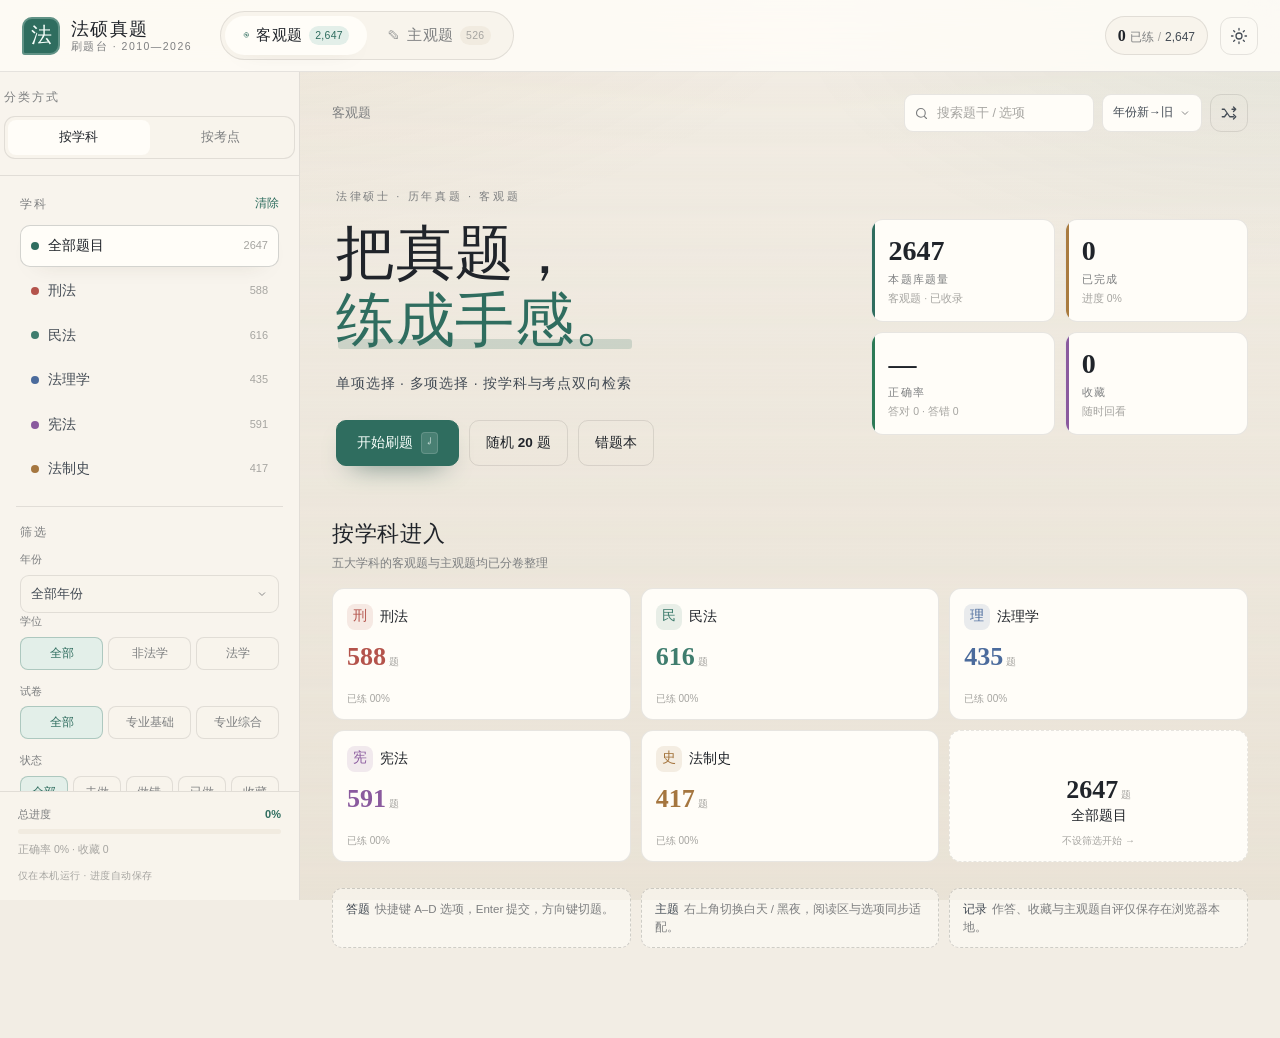
==== app/index.html @ 524d60ca "法硕真题刷题台：本地题库网页与构建脚本" ====
<!DOCTYPE html>
<html lang="zh-CN" data-theme="light">
<head>
<meta charset="utf-8">
<meta name="viewport" content="width=device-width, initial-scale=1">
<meta name="color-scheme" content="light dark">
<title>法硕真题 · 刷题台</title>
<script>
  try {
    var t = localStorage.getItem("fashuo.theme");
    if (t !== "light" && t !== "dark") t = matchMedia("(prefers-color-scheme: dark)").matches ? "dark" : "light";
    document.documentElement.setAttribute("data-theme", t);
    document.documentElement.style.colorScheme = t;
  } catch (e) {}
</script>
<link rel="stylesheet" href="assets/styles.css">
</head>
<body>
<div class="app" id="app">
  <header class="topbar">
    <button class="icon-btn menu-btn" id="menuBtn" aria-label="打开筛选" title="筛选">
      <svg viewBox="0 0 24 24" aria-hidden="true"><path d="M4 6h16M4 12h16M4 18h10"/></svg>
    </button>
    <a class="brand" href="#" id="brandHome" aria-label="返回首页">
      <span class="brand-seal">法</span>
      <span class="brand-text">
        <strong>法硕真题</strong>
        <small>刷题台 · 2010—2026</small>
      </span>
    </a>

    <nav class="mode-switch" aria-label="题型切换">
      <button class="mode-btn is-active" data-mode="objective" aria-pressed="true">
        <span class="mode-ico">◉</span>客观题
        <em id="objCount">—</em>
      </button>
      <button class="mode-btn" data-mode="subjective" aria-pressed="false">
        <span class="mode-ico">✎</span>主观题
        <em id="subjCount">—</em>
      </button>
    </nav>

    <div class="top-actions">
      <div class="top-stat" id="topStat" title="当前题库进度">
        <span class="top-stat-num" id="doneNum">0</span>
        <span class="top-stat-label">已练</span>
        <span class="top-stat-sep">/</span>
        <span class="top-stat-total" id="totalNum">—</span>
      </div>
      <button class="icon-btn" id="themeBtn" aria-label="切换白天/黑夜模式" title="切换白天 / 黑夜">
        <svg class="ico-sun" viewBox="0 0 24 24" aria-hidden="true"><circle cx="12" cy="12" r="4"/><path d="M12 2v2M12 20v2M4.9 4.9l1.4 1.4M17.7 17.7l1.4 1.4M2 12h2M20 12h2M4.9 19.1l1.4-1.4M17.7 6.3l1.4-1.4"/></svg>
        <svg class="ico-moon" viewBox="0 0 24 24" aria-hidden="true"><path d="M21 12.8A8.5 8.5 0 1 1 11.2 3a7 7 0 0 0 9.8 9.8z"/></svg>
      </button>
    </div>
  </header>

  <div class="shell">
    <aside class="sidebar" id="sidebar" aria-label="题库筛选">
      <div class="side-inner">
        <div class="side-section">
          <div class="side-head">
            <span>分类方式</span>
          </div>
          <div class="seg" id="groupBySeg" role="tablist">
            <button class="seg-btn is-active" data-groupby="subject" role="tab" aria-selected="true">按学科</button>
            <button class="seg-btn" data-groupby="topic" role="tab" aria-selected="false">按考点</button>
          </div>
        </div>

        <div class="side-scroll" id="sideScroll">
          <div class="side-section">
            <div class="side-head">
              <span id="treeTitle">学科</span>
              <button class="link-btn" id="clearAllBtn">清除</button>
            </div>
            <div id="tree" class="tree"></div>
          </div>

          <div class="side-section filters">
            <div class="side-head"><span>筛选</span></div>

            <label class="field">
              <span>年份</span>
              <select id="yearSelect"><option value="">全部年份</option></select>
            </label>

            <div class="field">
              <span>学位</span>
              <div class="pill-row" id="degreeRow">
                <button class="pill is-active" data-degree="">全部</button>
                <button class="pill" data-degree="非法学">非法学</button>
                <button class="pill" data-degree="法学">法学</button>
              </div>
            </div>

            <div class="field">
              <span>试卷</span>
              <div class="pill-row" id="paperRow">
                <button class="pill is-active" data-paper="">全部</button>
                <button class="pill" data-paper="基础课">专业基础</button>
                <button class="pill" data-paper="综合课">专业综合</button>
              </div>
            </div>

            <div class="field">
              <span>状态</span>
              <div class="pill-row wrap" id="statusRow">
                <button class="pill is-active" data-status="">全部</button>
                <button class="pill" data-status="todo">未做</button>
                <button class="pill" data-status="wrong">做错</button>
                <button class="pill" data-status="done">已做</button>
                <button class="pill" data-status="fav">收藏</button>
              </div>
            </div>
          </div>
        </div>

        <div class="side-foot">
          <div class="mini-progress">
            <div class="mini-progress-head">
              <span>总进度</span><span id="miniPct">0%</span>
            </div>
            <div class="bar"><i id="miniBar" style="width:0%"></i></div>
            <div class="mini-stats" id="miniStats">—</div>
          </div>
          <p class="side-note">仅在本机运行 · 进度自动保存</p>
        </div>
      </div>
    </aside>

    <div class="overlay" id="overlay"></div>

    <main class="main" id="main">
      <div class="main-toolbar">
        <div class="crumbs" id="crumbs"></div>
        <div class="tools">
          <div class="search">
            <svg viewBox="0 0 24 24" aria-hidden="true"><circle cx="11" cy="11" r="7"/><path d="M20 20l-3.5-3.5"/></svg>
            <input id="searchInput" type="search" placeholder="搜索题干 / 选项" autocomplete="off" aria-label="搜索题干或选项">
          </div>
          <select id="sortSelect" class="select-compact" aria-label="排序">
            <option value="new">年份新→旧</option>
            <option value="old">年份旧→新</option>
            <option value="random">随机顺序</option>
          </select>
          <button class="icon-btn" id="shuffleBtn" title="打乱顺序" aria-label="打乱顺序">
            <svg viewBox="0 0 24 24" aria-hidden="true"><path d="M3 7h3l7 10h5M3 17h3l3-4M16 7h5M18 4l3 3-3 3M18 14l3 3-3 3"/></svg>
          </button>
        </div>
      </div>

      <section class="view" id="view" aria-live="polite"></section>
    </main>
  </div>
</div>

<template id="tpl-dashboard">
  <div class="dashboard">
    <section class="hero">
      <div class="hero-copy">
        <p class="eyebrow" id="heroEyebrow">法律硕士 · 历年真题</p>
        <h1 id="heroTitle">把真题，<br><em>练成手感。</em></h1>
        <p class="hero-sub" id="heroSub">刑法 · 民法 · 法理学 · 宪法 · 法制史</p>
        <div class="hero-actions">
          <button class="btn primary" id="startAllBtn">开始刷题 <span class="kbd">↵</span></button>
          <button class="btn ghost" id="randomBtn">随机 20 题</button>
          <button class="btn ghost" id="wrongBookBtn">错题本</button>
        </div>
      </div>
      <div class="hero-stats" id="heroStats"></div>
    </section>

    <section class="panel">
      <div class="panel-head">
        <div>
          <h2 id="panelTitle">按学科进入</h2>
          <p class="muted" id="panelSub">五大学科的客观题与主观题均已分卷整理</p>
        </div>
        <button class="link-btn" id="expandAllBtn" hidden>展开全部</button>
      </div>
      <div id="dashboardGrid" class="subject-grid"></div>
    </section>

    <section class="tips">
      <div class="tip"><b>答题</b>快捷键 A–D 选项，Enter 提交，方向键切题。</div>
      <div class="tip"><b>主题</b>右上角切换白天 / 黑夜，阅读区与选项同步适配。</div>
      <div class="tip"><b>记录</b>作答、收藏与主观题自评仅保存在浏览器本地。</div>
    </section>
  </div>
</template>

<template id="tpl-practice">
  <div class="practice">
    <div class="practice-head">
      <div class="practice-title">
        <span class="practice-kicker" id="pKicker"></span>
        <h2 id="pTitle">—</h2>
      </div>
      <div class="practice-tools">
        <span class="counter" id="pCounter">0 / 0</span>
        <button class="btn small ghost" id="jumpBtn" title="题号列表">题号</button>
        <button class="btn small ghost" id="shuffleBtn2" title="打乱">打乱</button>
      </div>
    </div>
    <div id="cardHost"></div>
    <nav class="pager" id="pager">
      <button class="btn ghost" id="prevBtn">← 上一题</button>
      <span class="pager-mid" id="pagerMid"></span>
      <button class="btn ghost" id="nextBtn">下一题 →</button>
    </nav>
  </div>
</template>

<template id="tpl-question">
  <article class="qcard" id="qcard">
    <div class="q-meta" id="qMeta"></div>
    <div class="q-stem" id="qStem"></div>
    <div class="q-options" id="qOptions"></div>
    <div class="q-subjective" id="qSubjective" hidden>
      <label class="sr-only" for="subjInput">作答</label>
      <textarea id="subjInput" class="subj-input" rows="6" placeholder="在这里写下你的答案要点，自动保存到本机…"></textarea>
      <div class="subj-meta"><span id="subjWords">0 字</span><span>可对照参考答案自评</span></div>
    </div>
    <div class="q-actions" id="qActions"></div>
    <div class="q-result" id="qResult" hidden></div>
    <div class="q-explain" id="qExplain" hidden></div>
    <footer class="q-foot">
      <div class="q-foot-left">
        <button class="chip-btn" id="favBtn" aria-pressed="false"><span class="star">☆</span> 收藏</button>
        <button class="chip-btn" id="resetBtn" hidden>重做本题</button>
      </div>
      <div class="q-foot-right">
        <button class="chip-btn" id="showAnswerBtn">显示答案</button>
      </div>
    </footer>
  </article>
</template>

<div class="modal" id="jumpModal" hidden>
  <div class="modal-backdrop" data-close="1"></div>
  <div class="modal-panel" role="dialog" aria-modal="true" aria-label="题号列表">
    <div class="modal-head">
      <h3>题号</h3>
      <div class="legend"><span class="dot done"></span>已做 <span class="dot wrong"></span>做错 <span class="dot"></span>未做</div>
      <button class="icon-btn" data-close="1" aria-label="关闭">✕</button>
    </div>
    <div class="jump-grid" id="jumpGrid"></div>
  </div>
</div>

<div class="toast" id="toast" role="status" aria-live="polite"></div>

<script src="assets/app.js" defer></script>
</body>
</html>
---- app/assets/styles.css ----
/* ============================================================
   法硕真题刷题台 — 双主题样式
   ============================================================ */
:root {
  --bg: #f2ede4;
  --bg-deep: #e8e1d4;
  --surface: #fffdf8;
  --surface-2: #f8f4ec;
  --surface-3: #f1ebe0;
  --ink: #20242a;
  --ink-2: #444c55;
  --muted: #7d7f80;
  --faint: #a6a5a1;
  --line: rgba(38, 40, 42, .11);
  --line-strong: rgba(38, 40, 42, .2);
  --accent: #2f6d5f;
  --accent-ink: #f7fffb;
  --accent-soft: #e3efe9;
  --accent-line: rgba(47, 109, 95, .3);
  --gold: #a97b3f;
  --correct: #2c7a56;
  --correct-soft: #e4f1e9;
  --correct-line: rgba(44, 122, 86, .35);
  --wrong: #ad4a44;
  --wrong-soft: #f7e6e3;
  --wrong-line: rgba(173, 74, 68, .35);
  --shadow: 0 24px 60px -38px rgba(55, 45, 30, .38);
  --shadow-sm: 0 8px 24px -18px rgba(55, 45, 30, .4);
  --radius: 18px;
  --radius-sm: 12px;
  --serif: "Songti SC", "STSong", "Source Han Serif SC", "Noto Serif CJK SC", "SimSun", serif;
  --sans: -apple-system, BlinkMacSystemFont, "PingFang SC", "Hiragino Sans GB", "Microsoft YaHei", sans-serif;

  --xf: #b4534b; --xf-soft: #f4e2de;
  --mf: #3f7d6e; --mf-soft: #e2efe9;
  --fl: #4b6b9c; --fl-soft: #e5ebf5;
  --xa: #8a5a9e; --xa-soft: #f0e7f4;
  --fz: #a5763f; --fz-soft: #f4ebdf;
}

html[data-theme="dark"] {
  --bg: #0d1216;
  --bg-deep: #080c0f;
  --surface: #151d23;
  --surface-2: #111820;
  --surface-3: #1c262e;
  --ink: #e9e4d8;
  --ink-2: #c2beb4;
  --muted: #8f9394;
  --faint: #6f7477;
  --line: rgba(233, 228, 216, .1);
  --line-strong: rgba(233, 228, 216, .2);
  --accent: #7fc7b2;
  --accent-ink: #08130f;
  --accent-soft: #17312a;
  --accent-line: rgba(127, 199, 178, .32);
  --gold: #d3a96d;
  --correct: #7cc79c;
  --correct-soft: #14291f;
  --correct-line: rgba(124, 199, 156, .35);
  --wrong: #e19186;
  --wrong-soft: #2c1a18;
  --wrong-line: rgba(225, 145, 134, .35);
  --shadow: 0 28px 70px -40px #000;
  --shadow-sm: 0 10px 24px -18px #000;

  --xf: #e19a91; --xf-soft: #2c1c1a;
  --mf: #84c3b2; --mf-soft: #152a25;
  --fl: #93aede; --fl-soft: #1a2233;
  --xa: #c39bd6; --xa-soft: #241a2d;
  --fz: #d2ab77; --fz-soft: #2a2116;
}

* { box-sizing: border-box; }
[hidden] { display: none !important; }
html { scroll-behavior: smooth; font-synthesis: none; }
body {
  margin: 0;
  background: var(--bg);
  color: var(--ink);
  font-family: var(--sans);
  font-size: 15px;
  line-height: 1.6;
  -webkit-font-smoothing: antialiased;
  text-rendering: optimizeLegibility;
  transition: background-color .35s ease, color .35s ease;
}
body::before {
  content: "";
  position: fixed;
  inset: 0;
  pointer-events: none;
  z-index: 0;
  background:
    radial-gradient(1200px 600px at 12% -10%, rgba(169, 123, 63, .09), transparent 60%),
    radial-gradient(900px 500px at 100% 0%, rgba(47, 109, 95, .07), transparent 55%),
    linear-gradient(180deg, transparent, var(--bg-deep));
  opacity: .9;
}
html[data-theme="dark"] body::before {
  background:
    radial-gradient(1100px 600px at 8% -10%, rgba(211, 169, 109, .07), transparent 60%),
    radial-gradient(900px 600px at 100% 0%, rgba(127, 199, 178, .06), transparent 55%),
    linear-gradient(180deg, transparent, var(--bg-deep));
}
button, input, select, textarea { font: inherit; color: inherit; }
button { cursor: pointer; }
a { color: inherit; text-decoration: none; }
::selection { background: var(--accent-soft); color: var(--ink); }

/* 主题切换过渡 */
.topbar, .sidebar, .qcard, .subject-card, .panel, .side-section, .seg, .pill, .option,
.subj-input, .q-explain, .q-result, .modal-panel, .jump-grid button, .toast {
  transition: background-color .35s ease, border-color .35s ease, color .2s ease, box-shadow .3s ease;
}

/* 滚动条 */
* { scrollbar-width: thin; scrollbar-color: var(--line-strong) transparent; }
*::-webkit-scrollbar { width: 8px; height: 8px; }
*::-webkit-scrollbar-thumb { background: var(--line-strong); border-radius: 8px; }
*::-webkit-scrollbar-track { background: transparent; }

/* ================= 顶栏 ================= */
.topbar {
  position: sticky;
  top: 0;
  z-index: 40;
  height: 72px;
  display: flex;
  align-items: center;
  gap: 18px;
  padding: 0 22px;
  background: color-mix(in srgb, var(--surface) 86%, transparent);
  border-bottom: 1px solid var(--line);
  backdrop-filter: blur(18px) saturate(140%);
  -webkit-backdrop-filter: blur(18px) saturate(140%);
}
.brand { display: flex; align-items: center; gap: 11px; flex: 0 0 auto; }
.brand-seal {
  width: 38px; height: 38px;
  display: grid; place-items: center;
  background: var(--accent);
  color: var(--accent-ink);
  border-radius: 10px 10px 10px 3px;
  font-family: var(--serif);
  font-size: 21px;
  font-weight: 700;
  box-shadow: inset 0 0 0 2px color-mix(in srgb, var(--accent-ink) 25%, transparent);
}
.brand-text { display: flex; flex-direction: column; line-height: 1.25; }
.brand-text strong { font-family: var(--serif); font-size: 18px; letter-spacing: .08em; }
.brand-text small { color: var(--muted); font-size: 10.5px; letter-spacing: .14em; }

.mode-switch {
  display: flex;
  margin-left: 10px;
  padding: 4px;
  background: var(--surface-2);
  border: 1px solid var(--line);
  border-radius: 999px;
  gap: 3px;
}
.mode-btn {
  display: flex; align-items: center; gap: 7px;
  border: 0; background: transparent;
  color: var(--muted);
  padding: 8px 18px;
  border-radius: 999px;
  font-size: 14.5px;
  font-weight: 600;
  letter-spacing: .02em;
}
.mode-btn em {
  font-style: normal;
  font-size: 10.5px;
  color: var(--faint);
  background: var(--surface-3);
  padding: 1px 6px;
  border-radius: 999px;
  font-weight: 500;
}
.mode-btn .mode-ico { font-size: 12px; opacity: .8; }
.mode-btn:hover { color: var(--ink); }
.mode-btn.is-active {
  background: var(--surface);
  color: var(--ink);
  box-shadow: var(--shadow-sm);
}
.mode-btn.is-active .mode-ico { color: var(--accent); }
.mode-btn.is-active em { background: var(--accent-soft); color: var(--accent); }

.top-actions { margin-left: auto; display: flex; align-items: center; gap: 12px; }
.top-stat {
  display: flex; align-items: baseline; gap: 4px;
  color: var(--muted); font-size: 12px;
  padding: 6px 12px;
  border: 1px solid var(--line);
  border-radius: 999px;
  background: var(--surface-2);
}
.top-stat-num { font-family: var(--serif); font-size: 16px; color: var(--ink); font-weight: 700; }
.top-stat-sep { color: var(--faint); }
.top-stat-total { color: var(--ink-2); }

.icon-btn {
  width: 38px; height: 38px;
  display: grid; place-items: center;
  background: transparent;
  border: 1px solid var(--line);
  border-radius: 11px;
  color: var(--ink-2);
}
.icon-btn:hover { background: var(--surface-2); color: var(--ink); border-color: var(--line-strong); }
.icon-btn svg { width: 18px; height: 18px; fill: none; stroke: currentColor; stroke-width: 1.7; stroke-linecap: round; stroke-linejoin: round; }
#themeBtn .ico-moon { display: none; }
html[data-theme="dark"] #themeBtn .ico-sun { display: none; }
html[data-theme="dark"] #themeBtn .ico-moon { display: block; }
.menu-btn { display: none; }

/* ================= 布局 ================= */
.shell {
  position: relative;
  z-index: 1;
  display: grid;
  grid-template-columns: 300px minmax(0, 1fr);
  max-width: 1560px;
  margin: 0 auto;
  min-height: calc(100vh - 72px);
}
.overlay { display: none; }
.sidebar {
  grid-column: 1;
  grid-row: 1;
  position: sticky;
  top: 72px;
  height: calc(100vh - 72px);
  border-right: 1px solid var(--line);
  background: color-mix(in srgb, var(--bg) 55%, var(--surface));
  z-index: 20;
}
.side-inner { height: 100%; display: flex; flex-direction: column; }
.side-scroll { flex: 1; overflow-y: auto; padding: 0 16px 8px; }
.side-section { padding: 16px 4px; border-bottom: 1px solid var(--line); }
.side-section:last-child { border-bottom: 0; }
.side-head {
  display: flex; align-items: center; justify-content: space-between;
  margin-bottom: 10px;
  font-size: 11.5px;
  letter-spacing: .16em;
  color: var(--muted);
  text-transform: uppercase;
}
.link-btn {
  border: 0; background: none; padding: 2px 0;
  color: var(--accent); font-size: 12px; letter-spacing: .02em;
}
.link-btn:hover { text-decoration: underline; }

.seg {
  display: grid; grid-template-columns: 1fr 1fr;
  padding: 3px;
  background: var(--surface-2);
  border: 1px solid var(--line);
  border-radius: 11px;
}
.seg-btn {
  border: 0; background: transparent;
  padding: 7px 10px;
  border-radius: 8px;
  color: var(--muted);
  font-size: 13px; font-weight: 600;
}
.seg-btn.is-active { background: var(--surface); color: var(--ink); box-shadow: var(--shadow-sm); }
.seg-btn:hover { color: var(--ink); }

/* 学科树 / 考点树 */
.tree { display: flex; flex-direction: column; gap: 3px; }
.tree-item {
  width: 100%;
  display: flex; align-items: center; gap: 9px;
  padding: 9px 10px;
  border: 1px solid transparent;
  border-radius: 10px;
  background: transparent;
  color: var(--ink-2);
  text-align: left;
  font-size: 13.5px;
}
.tree-item:hover { background: var(--surface-2); color: var(--ink); }
.tree-item.is-active {
  background: var(--surface);
  border-color: var(--line-strong);
  color: var(--ink);
  box-shadow: var(--shadow-sm);
}
.tree-item .dot {
  width: 8px; height: 8px; border-radius: 50%;
  background: var(--subj, var(--accent));
  flex: 0 0 auto;
}
.tree-item .name { flex: 1; }
.tree-item .num { font-size: 11px; color: var(--faint); font-variant-numeric: tabular-nums; }
.tree-item .mini-bar {
  position: absolute; left: 0; bottom: 0; height: 2px;
  background: var(--subj, var(--accent));
  border-radius: 2px;
  opacity: .55;
}
.tree-item { position: relative; overflow: hidden; }

.acc { border: 0; margin: 0; }
.acc > summary {
  list-style: none;
  cursor: pointer;
  display: flex; align-items: center; gap: 8px;
  padding: 8px 8px;
  border-radius: 9px;
  color: var(--ink-2);
  font-size: 13px;
  font-weight: 700;
}
.acc > summary::-webkit-details-marker { display: none; }
.acc > summary:hover { background: var(--surface-2); }
.acc > summary .dot { width: 8px; height: 8px; border-radius: 50%; background: var(--subj); }
.acc > summary .num { margin-left: auto; font-weight: 400; color: var(--faint); font-size: 11px; }
.acc > summary::after {
  content: "›";
  color: var(--faint);
  transition: transform .2s;
  font-size: 15px;
  margin-left: 2px;
}
.acc[open] > summary::after { transform: rotate(90deg); }
.acc .acc-body { padding: 2px 0 6px 12px; border-left: 1px solid var(--line); margin-left: 12px; }
.group-label {
  padding: 9px 8px 3px;
  font-size: 10.5px;
  letter-spacing: .12em;
  color: var(--muted);
  text-transform: uppercase;
}
.topic-btn {
  width: 100%;
  display: flex; align-items: center; gap: 6px;
  padding: 6px 8px;
  border: 1px solid transparent;
  border-radius: 8px;
  background: none;
  color: var(--ink-2);
  font-size: 12.5px;
  text-align: left;
}
.topic-btn:hover { background: var(--surface-2); color: var(--ink); }
.topic-btn.is-active { background: var(--accent-soft); color: var(--accent); border-color: var(--accent-line); }
.topic-btn .num { margin-left: auto; color: var(--faint); font-size: 10.5px; }
.topic-btn.zero { opacity: .38; }

/* 筛选 */
.filters .field { margin-bottom: 13px; }
.filters .field > span {
  display: block;
  color: var(--muted);
  font-size: 11px;
  letter-spacing: .04em;
  margin-bottom: 6px;
}
.pill-row { display: flex; gap: 5px; }
.pill-row.wrap { flex-wrap: wrap; }
.pill {
  flex: 1;
  border: 1px solid var(--line);
  background: var(--surface-2);
  color: var(--muted);
  border-radius: 8px;
  padding: 6px 8px;
  font-size: 12px;
  white-space: nowrap;
}
.pill:hover { color: var(--ink); border-color: var(--line-strong); }
.pill.is-active {
  background: var(--accent-soft);
  border-color: var(--accent-line);
  color: var(--accent);
  font-weight: 600;
}
select {
  width: 100%;
  appearance: none;
  border: 1px solid var(--line);
  background: var(--surface-2) url("data:image/svg+xml,%3Csvg xmlns='http://www.w3.org/2000/svg' width='12' height='12' viewBox='0 0 24 24' fill='none' stroke='%23888' stroke-width='2'%3E%3Cpath d='M6 9l6 6 6-6'/%3E%3C/svg%3E") no-repeat right 10px center;
  border-radius: 9px;
  padding: 8px 30px 8px 10px;
  font-size: 12.5px;
  color: var(--ink-2);
}
select:focus { outline: 2px solid var(--accent-line); outline-offset: 1px; }

.side-foot {
  padding: 14px 18px 16px;
  border-top: 1px solid var(--line);
  background: var(--surface-2);
}
.mini-progress-head { display: flex; justify-content: space-between; font-size: 11px; color: var(--muted); margin-bottom: 6px; }
.mini-progress-head span:last-child { color: var(--accent); font-weight: 700; }
.bar { height: 5px; background: var(--surface-3); border-radius: 999px; overflow: hidden; }
.bar > i { display: block; height: 100%; background: linear-gradient(90deg, var(--accent), color-mix(in srgb, var(--accent) 60%, var(--gold))); border-radius: 999px; transition: width .4s ease; }
.mini-stats { margin-top: 7px; font-size: 10.5px; color: var(--faint); }
.side-note { margin: 10px 0 0; font-size: 10px; color: var(--faint); letter-spacing: .04em; }

/* ================= 主区域 ================= */
.main { grid-column: 2; grid-row: 1; min-width: 0; padding: 18px 32px 90px; }
.main-toolbar {
  display: flex; align-items: center; gap: 14px;
  padding: 4px 0 16px;
}
.crumbs { display: flex; align-items: center; gap: 7px; flex-wrap: wrap; min-height: 28px; font-size: 12.5px; color: var(--muted); }
.crumbs button {
  border: 0; background: none; padding: 2px 0; color: var(--muted);
  font-size: 12.5px;
}
.crumbs button:hover { color: var(--accent); }
.crumbs .sep { color: var(--faint); opacity: .6; }
.crumbs .here { color: var(--ink); font-weight: 600; }
.tools { margin-left: auto; display: flex; align-items: center; gap: 8px; }
.search {
  position: relative;
  display: flex; align-items: center;
}
.search svg {
  position: absolute; left: 10px; width: 15px; height: 15px;
  fill: none; stroke: var(--muted); stroke-width: 1.8; stroke-linecap: round;
}
.search input {
  width: 190px;
  border: 1px solid var(--line);
  background: var(--surface);
  border-radius: 9px;
  padding: 8px 10px 8px 32px;
  font-size: 12.5px;
  color: var(--ink);
  transition: width .2s, border-color .2s;
}
.search input::placeholder { color: var(--faint); }
.search input:focus { outline: none; border-color: var(--accent-line); width: 240px; }
.select-compact {
  width: auto;
  background-color: var(--surface);
  font-size: 12px;
  padding: 8px 28px 8px 10px;
}

/* ================= 首页 Dashboard ================= */
.view { min-height: 60vh; }
.dashboard { display: flex; flex-direction: column; gap: 26px; animation: fadeUp .45s ease both; }
.hero {
  display: grid;
  grid-template-columns: minmax(0, 1.15fr) minmax(280px, .85fr);
  gap: 30px;
  align-items: stretch;
  padding: 22px 0 6px;
}
.hero-copy { padding: 18px 4px; }
.eyebrow {
  margin: 0 0 14px;
  font-size: 11px;
  letter-spacing: .24em;
  color: var(--muted);
  text-transform: uppercase;
}
.hero h1 {
  font-family: var(--serif);
  font-weight: 700;
  font-size: clamp(38px, 4.6vw, 62px);
  line-height: 1.14;
  letter-spacing: .01em;
  margin: 0 0 18px;
}
.hero h1 em {
  font-style: normal;
  color: var(--accent);
  position: relative;
}
.hero h1 em::after {
  content: "";
  position: absolute;
  left: 2px; right: 2px; bottom: 4px;
  height: 10px;
  background: color-mix(in srgb, var(--accent) 18%, transparent);
  z-index: -1;
  border-radius: 3px;
}
.hero-sub { margin: 0; color: var(--ink-2); font-size: 14px; letter-spacing: .06em; }
.hero-actions { display: flex; gap: 10px; flex-wrap: wrap; margin-top: 26px; }
.btn {
  display: inline-flex; align-items: center; justify-content: center; gap: 8px;
  border: 1px solid var(--line);
  background: var(--surface);
  color: var(--ink);
  border-radius: 10px;
  padding: 10px 16px;
  font-size: 13.5px;
  font-weight: 600;
}
.btn:hover { border-color: var(--line-strong); transform: translateY(-1px); }
.btn.primary {
  background: var(--accent);
  color: var(--accent-ink);
  border-color: var(--accent);
  box-shadow: 0 12px 28px -16px color-mix(in srgb, var(--accent) 80%, #000);
  padding: 11px 20px;
}
.btn.primary:hover { filter: brightness(1.04); }
.btn.ghost { background: transparent; }
.btn.small { padding: 6px 11px; font-size: 12px; border-radius: 8px; }
.kbd {
  font-size: 10px;
  padding: 2px 5px;
  border-radius: 4px;
  background: color-mix(in srgb, var(--accent-ink) 16%, transparent);
  border: 1px solid color-mix(in srgb, var(--accent-ink) 20%, transparent);
  opacity: .8;
}
.hero-stats {
  display: grid;
  grid-template-columns: 1fr 1fr;
  gap: 10px;
  align-content: center;
}
.stat-card {
  border: 1px solid var(--line);
  background: var(--surface);
  border-radius: var(--radius-sm);
  padding: 16px 16px 14px;
  position: relative;
  overflow: hidden;
}
.stat-card::before {
  content: "";
  position: absolute; left: 0; top: 0; bottom: 0;
  width: 3px;
  background: var(--stat-color, var(--accent));
}
.stat-card .stat-num {
  font-family: var(--serif);
  font-size: 28px;
  line-height: 1.1;
  font-weight: 700;
  color: var(--ink);
}
.stat-card .stat-label { font-size: 11px; color: var(--muted); letter-spacing: .1em; margin-top: 4px; }
.stat-card .stat-sub { font-size: 10.5px; color: var(--faint); margin-top: 2px; }

.panel { background: transparent; }
.panel-head { display: flex; align-items: flex-end; justify-content: space-between; gap: 16px; margin-bottom: 14px; }
.panel-head h2 { font-family: var(--serif); font-size: 22px; margin: 0; letter-spacing: .03em; }
.panel-head .muted { margin: 3px 0 0; color: var(--muted); font-size: 12px; }
.subject-grid {
  display: grid;
  grid-template-columns: repeat(6, minmax(0, 1fr));
  gap: 10px;
}
.subject-card {
  --subj: var(--accent);
  position: relative;
  border: 1px solid var(--line);
  background: var(--surface);
  border-radius: var(--radius-sm);
  padding: 15px 14px 12px;
  text-align: left;
  overflow: hidden;
  min-height: 132px;
  display: flex; flex-direction: column;
}
.subject-card:hover { transform: translateY(-2px); box-shadow: var(--shadow-sm); border-color: color-mix(in srgb, var(--subj) 40%, var(--line)); }
.subject-card .subj-top { display: flex; align-items: center; gap: 7px; }
.subject-card .subj-seal {
  width: 26px; height: 26px; border-radius: 8px;
  display: grid; place-items: center;
  background: color-mix(in srgb, var(--subj) 12%, var(--surface));
  color: var(--subj);
  font-family: var(--serif);
  font-weight: 700;
  font-size: 14px;
}
.subject-card .subj-name { font-weight: 700; font-size: 13.5px; }
.subject-card .subj-count {
  margin-top: auto;
  font-family: var(--serif);
  font-size: 26px;
  line-height: 1.2;
  color: var(--subj);
  font-weight: 700;
}
.subject-card .subj-count small { font-family: var(--sans); font-size: 10px; color: var(--faint); font-weight: 400; margin-left: 3px; }
.subject-card .subj-bar { margin-top: 8px; height: 4px; border-radius: 999px; background: var(--surface-3); overflow: hidden; }
.subject-card .subj-bar i { display: block; height: 100%; background: var(--subj); border-radius: 999px; }
.subject-card .subj-foot { display: flex; justify-content: space-between; margin-top: 6px; font-size: 10px; color: var(--faint); }
.subject-card.all { justify-content: center; align-items: center; text-align: center; border-style: dashed; }
.subject-card.all .subj-count { color: var(--ink); }

.tips { display: grid; grid-template-columns: repeat(3, 1fr); gap: 10px; }
.tip {
  border: 1px dashed var(--line-strong);
  border-radius: 10px;
  padding: 11px 13px;
  font-size: 11.5px;
  color: var(--muted);
  background: color-mix(in srgb, var(--surface) 55%, transparent);
}
.tip b { color: var(--ink-2); margin-right: 5px; }

/* ================= 刷题区 ================= */
.practice { animation: fadeUp .4s ease both; }
.practice-head { display: flex; align-items: flex-end; justify-content: space-between; gap: 16px; }
.practice-kicker { display: block; font-size: 10.5px; letter-spacing: .18em; color: var(--muted); text-transform: uppercase; margin-bottom: 4px; }
.practice-title h2 { font-family: var(--sans); font-weight: 600; margin: 0; font-size: 22px; letter-spacing: .02em; }
.practice-tools { display: flex; align-items: center; gap: 8px; }
.counter { font-size: 11.5px; color: var(--muted); font-variant-numeric: tabular-nums; margin-right: 4px; }
.practice-bar { margin: 12px 0 18px; height: 3px; }
.practice-bar i { background: var(--accent); }

.qcard {
  background: var(--surface);
  border: 1px solid var(--line);
  border-radius: var(--radius);
  box-shadow: var(--shadow);
  padding: 28px 32px 20px;
  position: relative;
  overflow: hidden;
}
.qcard::before {
  content: "";
  position: absolute; left: 0; top: 0; bottom: 0; width: 4px;
  background: linear-gradient(180deg, var(--subj, var(--accent)), color-mix(in srgb, var(--subj, var(--accent)) 30%, transparent));
  opacity: .85;
}
.q-meta { display: flex; flex-wrap: wrap; gap: 6px; align-items: center; margin-bottom: 16px; }
.chip {
  display: inline-flex; align-items: center; gap: 4px;
  border: 1px solid var(--line);
  background: var(--surface-2);
  color: var(--muted);
  border-radius: 999px;
  padding: 3px 9px;
  font-size: 10.5px;
  letter-spacing: .03em;
}
.chip.subj { color: var(--subj); border-color: color-mix(in srgb, var(--subj) 30%, transparent); background: color-mix(in srgb, var(--subj) 9%, var(--surface)); }
.chip.topic { color: var(--ink-2); }
.chip.type { color: var(--gold); border-color: color-mix(in srgb, var(--gold) 30%, transparent); background: color-mix(in srgb, var(--gold) 8%, var(--surface)); }
.q-no { margin-left: auto; font-family: var(--serif); font-size: 12px; color: var(--faint); letter-spacing: .08em; }

.q-stem {
  font-family: var(--serif);
  font-size: 20px;
  line-height: 1.95;
  letter-spacing: .015em;
  color: var(--ink);
  margin: 2px 0 20px;
  white-space: pre-wrap;
  word-break: break-word;
}
.q-stem strong { color: var(--accent); }

.q-options { display: flex; flex-direction: column; gap: 9px; }
.option {
  display: flex; align-items: flex-start; gap: 12px;
  width: 100%;
  text-align: left;
  border: 1px solid var(--line);
  background: var(--surface-2);
  border-radius: var(--radius-sm);
  padding: 12px 14px;
  color: var(--ink-2);
  font-size: 14.5px;
  line-height: 1.65;
  position: relative;
}
.option:hover { border-color: var(--line-strong); background: var(--surface-3); }
.option:focus-visible { outline: 2px solid var(--accent); outline-offset: 2px; }
.option-key {
  flex: 0 0 auto;
  width: 25px; height: 25px;
  display: grid; place-items: center;
  border: 1px solid var(--line-strong);
  border-radius: 7px;
  font-size: 12px;
  font-weight: 700;
  color: var(--muted);
  margin-top: 1px;
  transition: all .2s;
}
.option-text { flex: 1; }
.option .mark { flex: 0 0 auto; font-size: 14px; opacity: 0; margin-top: 2px; }
.option.is-selected {
  border-color: var(--accent-line);
  background: var(--accent-soft);
  color: var(--ink);
  box-shadow: inset 0 0 0 1px var(--accent-line);
}
.option.is-selected .option-key { background: var(--accent); color: var(--accent-ink); border-color: var(--accent); }
.option.is-correct {
  border-color: var(--correct-line);
  background: var(--correct-soft);
  color: var(--ink);
}
.option.is-correct .option-key { background: var(--correct); color: var(--accent-ink); border-color: var(--correct); }
.option.is-wrong {
  border-color: var(--wrong-line);
  background: var(--wrong-soft);
  color: var(--ink);
  text-decoration-color: var(--wrong);
}
.option.is-wrong .option-key { background: var(--wrong); color: var(--accent-ink); border-color: var(--wrong); }
.option.is-correct .mark, .option.is-wrong .mark { opacity: 1; }
.option.is-correct .mark { color: var(--correct); }
.option.is-wrong .mark { color: var(--wrong); }
.option[disabled] { cursor: default; }

.q-actions { display: flex; align-items: center; gap: 10px; margin-top: 20px; }
.q-actions .btn.primary { min-width: 120px; }
.hint { color: var(--faint); font-size: 11px; margin-left: 2px; }
.q-actions .spacer { flex: 1; }

.q-result {
  margin-top: 18px;
  border-radius: 12px;
  padding: 12px 15px;
  border: 1px solid var(--line);
  background: var(--surface-2);
  display: flex; align-items: center; gap: 10px; flex-wrap: wrap;
}
.q-result.right { background: var(--correct-soft); border-color: var(--correct-line); }
.q-result.wrong { background: var(--wrong-soft); border-color: var(--wrong-line); }
.result-title { font-weight: 700; font-size: 13.5px; }
.q-result.right .result-title { color: var(--correct); }
.q-result.wrong .result-title { color: var(--wrong); }
.result-answer { font-size: 12.5px; color: var(--ink-2); display: flex; align-items: center; gap: 6px; }
.ans-chip {
  display: inline-grid; place-items: center;
  min-width: 22px; height: 22px; padding: 0 5px;
  border-radius: 6px;
  font-weight: 700; font-size: 12px;
  background: var(--correct); color: var(--accent-ink);
}
.q-result.wrong .ans-chip { background: var(--wrong); }

.q-explain {
  margin-top: 14px;
  border: 1px solid var(--line);
  border-left: 3px solid var(--accent);
  border-radius: 10px;
  background: var(--surface-2);
  padding: 15px 18px;
  font-size: 13.5px;
  line-height: 1.85;
  color: var(--ink-2);
  max-height: 520px;
  overflow-y: auto;
}
.q-explain h4 {
  margin: 0 0 8px;
  font-size: 11px;
  letter-spacing: .16em;
  color: var(--muted);
  font-weight: 600;
  text-transform: uppercase;
}
.q-explain p { margin: 0 0 8px; }
.q-explain p:last-child { margin-bottom: 0; }
.q-explain .ref-label { color: var(--accent); font-weight: 700; }

.q-foot {
  display: flex; align-items: center; justify-content: space-between; gap: 10px;
  margin-top: 18px; padding-top: 14px;
  border-top: 1px dashed var(--line);
}
.q-foot-left, .q-foot-right { display: flex; gap: 6px; align-items: center; }
.chip-btn {
  border: 1px solid transparent;
  background: transparent;
  color: var(--muted);
  font-size: 12px;
  padding: 5px 9px;
  border-radius: 8px;
}
.chip-btn:hover { background: var(--surface-2); color: var(--ink); border-color: var(--line); }
.chip-btn[aria-pressed="true"] { color: var(--gold); background: color-mix(in srgb, var(--gold) 10%, transparent); border-color: color-mix(in srgb, var(--gold) 25%, transparent); }
.chip-btn .star { font-size: 14px; }

.subj-input {
  width: 100%;
  resize: vertical;
  min-height: 120px;
  border: 1px solid var(--line);
  background: var(--surface-2);
  border-radius: 12px;
  padding: 13px 15px;
  font-family: var(--sans);
  font-size: 14px;
  line-height: 1.8;
  color: var(--ink);
}
.subj-input:focus { outline: none; border-color: var(--accent-line); box-shadow: 0 0 0 3px color-mix(in srgb, var(--accent) 10%, transparent); }
.subj-input::placeholder { color: var(--faint); }
.subj-meta { display: flex; justify-content: space-between; margin-top: 6px; font-size: 10.5px; color: var(--faint); }
.q-subjective .btn { margin-top: 4px; }

.rate-row { display: flex; gap: 6px; flex-wrap: wrap; margin-top: 8px; }
.rate-btn {
  border: 1px solid var(--line);
  background: var(--surface);
  color: var(--ink-2);
  padding: 6px 12px;
  border-radius: 999px;
  font-size: 12px;
}
.rate-btn:hover { border-color: var(--line-strong); }
.rate-btn.is-active[data-rate="mastered"] { background: var(--correct-soft); border-color: var(--correct-line); color: var(--correct); }
.rate-btn.is-active[data-rate="fuzzy"] { background: color-mix(in srgb, var(--gold) 12%, var(--surface)); border-color: color-mix(in srgb, var(--gold) 35%, transparent); color: var(--gold); }
.rate-btn.is-active[data-rate="unknown"] { background: var(--wrong-soft); border-color: var(--wrong-line); color: var(--wrong); }

.pager { display: flex; align-items: center; justify-content: space-between; gap: 14px; margin-top: 18px; }
.pager .btn { min-width: 112px; }
.pager-mid { color: var(--faint); font-size: 11px; letter-spacing: .08em; }

/* ================= 弹窗 / 提示 ================= */
.modal { position: fixed; inset: 0; z-index: 90; display: grid; place-items: center; }
.modal[hidden] { display: none; }
.modal-backdrop { position: absolute; inset: 0; background: rgba(8, 10, 12, .5); backdrop-filter: blur(3px); }
.modal-panel {
  position: relative;
  width: min(720px, calc(100vw - 32px));
  max-height: min(76vh, 720px);
  background: var(--surface);
  border: 1px solid var(--line-strong);
  border-radius: 16px;
  box-shadow: var(--shadow);
  display: flex; flex-direction: column;
  animation: pop .22s ease both;
}
.modal-head { display: flex; align-items: center; gap: 12px; padding: 14px 16px; border-bottom: 1px solid var(--line); }
.modal-head h3 { margin: 0; font-family: var(--serif); font-size: 18px; }
.legend { margin-left: auto; display: flex; align-items: center; gap: 5px; font-size: 10.5px; color: var(--muted); }
.legend .dot { width: 8px; height: 8px; border-radius: 50%; background: var(--surface-3); border: 1px solid var(--line-strong); margin-left: 4px; }
.legend .dot.done { background: var(--correct); border-color: var(--correct); }
.legend .dot.wrong { background: var(--wrong); border-color: var(--wrong); }
.jump-grid {
  padding: 16px;
  display: grid;
  grid-template-columns: repeat(auto-fill, minmax(44px, 1fr));
  gap: 6px;
  overflow-y: auto;
}
.jump-grid button {
  height: 40px;
  border: 1px solid var(--line);
  background: var(--surface-2);
  border-radius: 8px;
  font-size: 12px;
  color: var(--muted);
  font-variant-numeric: tabular-nums;
}
.jump-grid button:hover { border-color: var(--line-strong); color: var(--ink); }
.jump-grid button.done { background: var(--correct-soft); border-color: var(--correct-line); color: var(--correct); }
.jump-grid button.wrong { background: var(--wrong-soft); border-color: var(--wrong-line); color: var(--wrong); }
.jump-grid button.current { outline: 2px solid var(--accent); outline-offset: 1px; color: var(--ink); font-weight: 700; }

.toast {
  position: fixed;
  left: 50%; bottom: 26px;
  transform: translate(-50%, 20px);
  background: var(--ink);
  color: var(--bg);
  border-radius: 999px;
  padding: 9px 18px;
  font-size: 12px;
  opacity: 0;
  pointer-events: none;
  z-index: 100;
  transition: opacity .2s, transform .2s;
  box-shadow: var(--shadow);
}
.toast.show { opacity: .94; transform: translate(-50%, 0); }
html[data-theme="dark"] .toast { background: #e9e4d8; color: #111; }

.empty {
  padding: 60px 20px;
  text-align: center;
  color: var(--muted);
}
.empty h3 { font-family: var(--serif); color: var(--ink); font-size: 22px; margin: 0 0 8px; }
.empty p { margin: 0 0 16px; font-size: 13px; }

.sr-only {
  position: absolute; width: 1px; height: 1px; padding: 0; margin: -1px;
  overflow: hidden; clip: rect(0,0,0,0); white-space: nowrap; border: 0;
}

@keyframes fadeUp { from { opacity: 0; transform: translateY(8px); } to { opacity: 1; transform: none; } }
@keyframes pop { from { opacity: 0; transform: scale(.98); } to { opacity: 1; transform: none; } }
@media (prefers-reduced-motion: reduce) {
  *, *::before, *::after { animation-duration: .001ms !important; transition-duration: .001ms !important; scroll-behavior: auto !important; }
}

/* ================= 响应式 ================= */
@media (max-width: 1280px) {
  .subject-grid { grid-template-columns: repeat(3, 1fr); }
}
@media (max-width: 1100px) {
  .shell { grid-template-columns: 270px minmax(0, 1fr); }
  .main { padding: 16px 22px 80px; }
  .hero { grid-template-columns: 1fr; gap: 18px; }
  .hero-stats { grid-template-columns: repeat(4, 1fr); }
  .stat-card .stat-num { font-size: 22px; }
}
@media (max-width: 900px) {
  .menu-btn { display: grid; }
  .shell { grid-template-columns: 1fr; }
  .sidebar {
    position: fixed;
    top: 72px; left: 0; bottom: 0;
    width: min(330px, 86vw);
    height: calc(100vh - 72px);
    transform: translateX(-102%);
    transition: transform .28s ease;
    background: var(--surface);
    border-right: 1px solid var(--line-strong);
    z-index: 60;
    padding-top: 10px;
  }
  body.sidebar-open .sidebar { transform: none; }
  body.sidebar-open { overflow: hidden; }
  .overlay {
    display: block;
    position: fixed; inset: 0; z-index: 50;
    background: rgba(8, 10, 12, .45);
    opacity: 0; pointer-events: none;
    transition: opacity .25s;
  }
  body.sidebar-open .overlay { opacity: 1; pointer-events: auto; }
  .brand-text small { display: none; }
  .top-stat { display: none; }
  .main { padding: 14px 16px 80px; }
  .main-toolbar { flex-wrap: wrap; gap: 10px; }
  .tools { width: 100%; margin-left: 0; }
  .search { flex: 1; }
  .search input, .search input:focus { width: 100%; }
  .hero h1 { font-size: 40px; }
  .hero-stats { grid-template-columns: 1fr 1fr; }
  .subject-grid { grid-template-columns: repeat(2, 1fr); }
  .tips { grid-template-columns: 1fr; }
  .practice-head { flex-direction: column; align-items: flex-start; gap: 8px; }
  .qcard { padding: 22px 18px 16px; }
  .q-stem { font-size: 18px; line-height: 1.85; }
}
@media (max-width: 520px) {
  .topbar { padding: 0 10px; gap: 7px; height: 62px; }
  .brand { gap: 7px; }
  .brand-seal { width: 32px; height: 32px; font-size: 17px; }
  .brand-text strong { font-size: 14px; letter-spacing: .04em; }
  .mode-switch { margin-left: auto; padding: 3px; gap: 2px; }
  .mode-btn { padding: 6px 8px; font-size: 12.5px; white-space: nowrap; gap: 4px; }
  .mode-btn .mode-ico { display: none; }
  .mode-btn em { display: none; }
  .top-actions { gap: 6px; }
  .top-actions .icon-btn { width: 34px; height: 34px; }
  .icon-btn svg { width: 16px; height: 16px; }
  .hero-actions .btn { white-space: nowrap; padding: 10px 12px; }
  .sidebar { top: 62px; height: calc(100vh - 62px); }
  .main { padding: 10px 12px 70px; }
  .hero h1 { font-size: 33px; }
  .hero-actions .btn { flex: 1; }
  .subject-grid { grid-template-columns: 1fr 1fr; gap: 8px; }
  .subject-card { min-height: 118px; padding: 12px; }
  .qcard { border-radius: 14px; }
  .q-no { display: none; }
  .q-foot { flex-direction: column; align-items: flex-start; }
  .pager .btn { min-width: 0; flex: 1; }
  .pager-mid { display: none; }
  .search input { font-size: 16px; }
  .jump-grid { grid-template-columns: repeat(auto-fill, minmax(38px, 1fr)); }
}
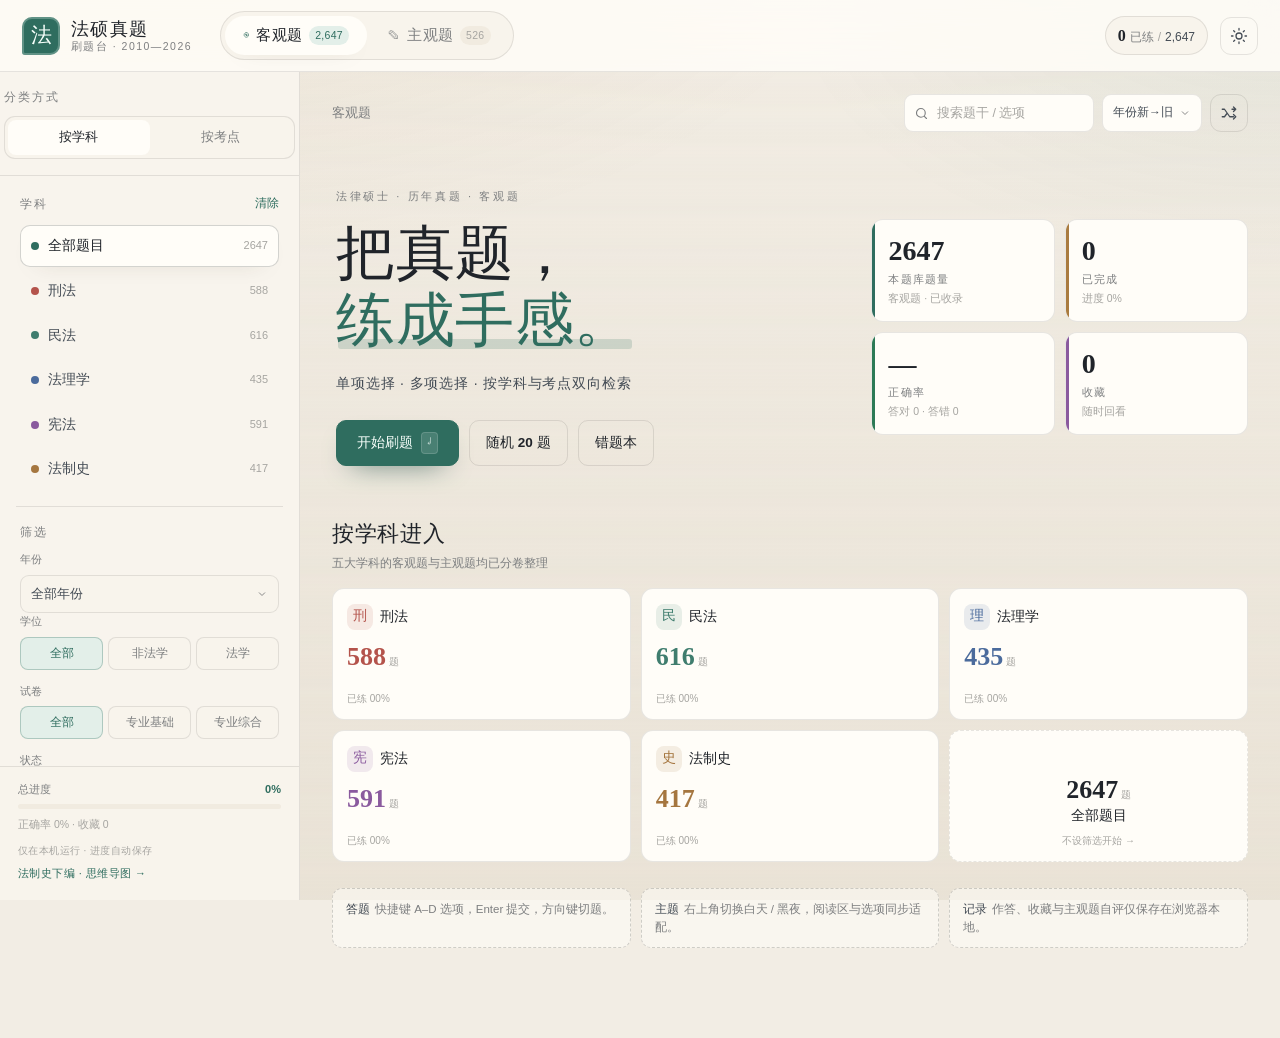
==== commit 09f7ecd8: "feat: 在练习页侧栏加入法制史导图入口" ====
--- a/app/index.html
+++ b/app/index.html
@@ -124,6 +124,7 @@
             <div class="mini-stats" id="miniStats">—</div>
           </div>
           <p class="side-note">仅在本机运行 · 进度自动保存</p>
+          <a class="side-note side-link" href="mindmap/" target="_blank" rel="noopener">法制史下编 · 思维导图 →</a>
         </div>
       </div>
     </aside>
--- a/app/assets/styles.css
+++ b/app/assets/styles.css
@@ -406,6 +406,8 @@
 .bar > i { display: block; height: 100%; background: linear-gradient(90deg, var(--accent), color-mix(in srgb, var(--accent) 60%, var(--gold))); border-radius: 999px; transition: width .4s ease; }
 .mini-stats { margin-top: 7px; font-size: 10.5px; color: var(--faint); }
 .side-note { margin: 10px 0 0; font-size: 10px; color: var(--faint); letter-spacing: .04em; }
+.side-link { display: inline-block; color: var(--accent); text-decoration: none; font-size: 11px; margin-top: 6px; }
+.side-link:hover { text-decoration: underline; }
 
 /* ================= 主区域 ================= */
 .main { grid-column: 2; grid-row: 1; min-width: 0; padding: 18px 32px 90px; }
